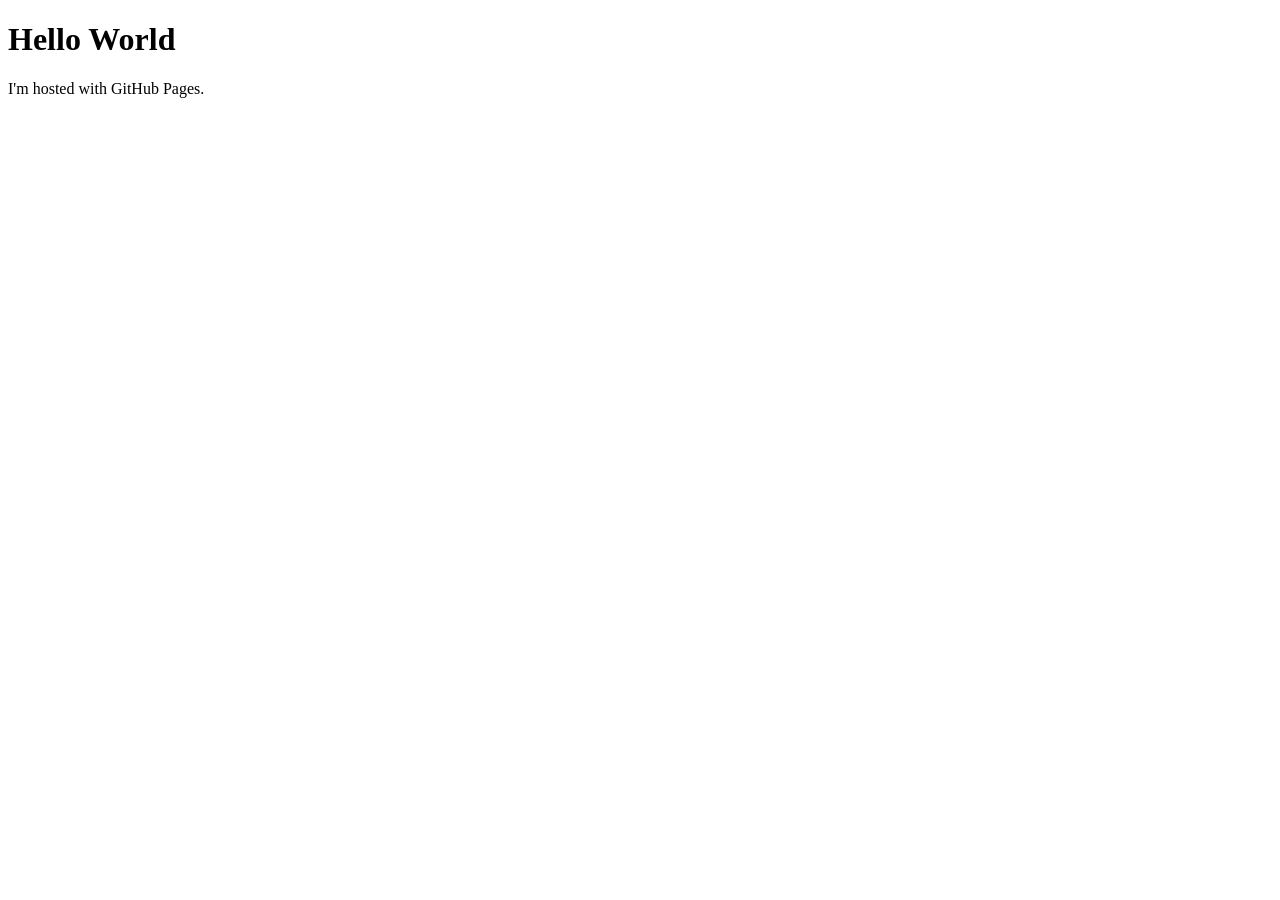
==== index.html @ 370ff7a7 "Innitial commit" ====
<!DOCTYPE html>
<html lang="en">
<head>
    <meta charset="UTF-8">
    <meta name="viewport" content="width=device-width, initial-scale=1.0">
    <title>Document</title>
</head>
<body>
    <h1>Hello World</h1>
    <p>I'm hosted with GitHub Pages.</p>
</body>
</html>
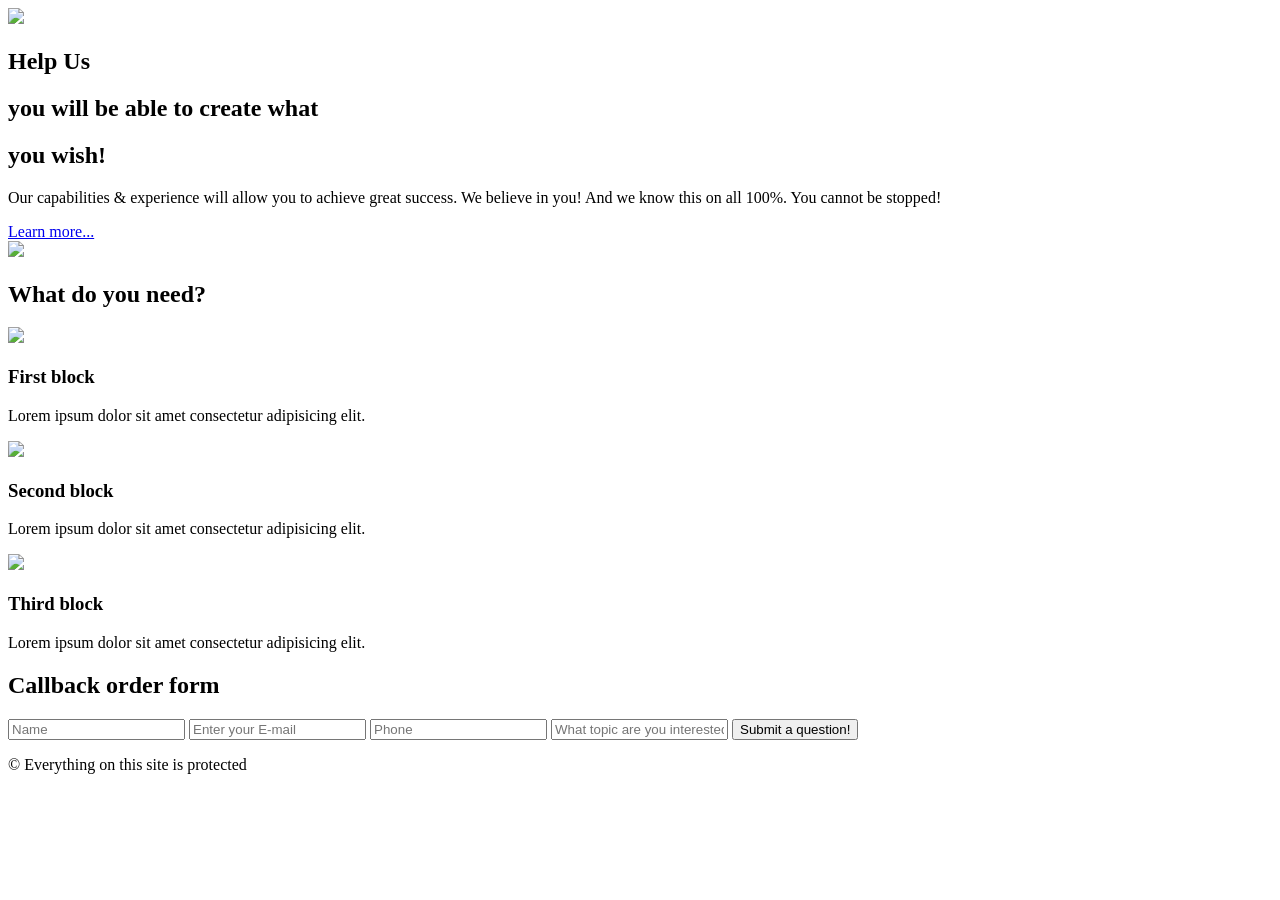
==== commit 50d556c6: "Lab_7_index" ====
--- a/index.html
+++ b/index.html
@@ -3,10 +3,68 @@
 <head>
     <meta charset="UTF-8">
     <meta name="viewport" content="width=device-width, initial-scale=1.0">
-    <title>Document</title>
+    <title>Cool Company</title>
+    <link rel="stylesheet" href="main.css"/>
+    <link href="https://fonts.googleapis.com/css2?family=Ubuntu:wght@300;400;700&display=swap" rel="stylesheet">
+    <link href="https://fonts.googleapis.com/css2?family=Open+Sans&display=swap" rel="stylesheet">
+    <link
+    rel="stylesheet"
+    href="https://cdnjs.cloudflare.com/ajax/libs/animate.css/4.1.1/animate.min.css"
+  />
 </head>
 <body>
-    <h1>Hello World</h1>
-    <p>I'm hosted with GitHub Pages.</p>
+    <section class="header">
+        <div class="container">
+            <div class="logo animate__animated animate__wobble"><img src = 'logo.png'></div>
+            <div class="header_content">
+                <h2>Help Us</h2>
+                <h2>you will be able to create what</h2>
+                <h1>you wish!</h1>
+                <p>Our capabilities & experience will allow you to achieve great success. We believe in you! 
+                    And we know this on all 100%. You cannot be stopped!</p>
+                <a href="#" class="btn">Learn more...</a>
+            </div>
+            <div class="header-image animate__animated animate__bounceInRight"><img src="header-img.png"></div>
+        </div>
+    </section>
+    <section class="block">
+        <div class="container">
+            <h2>What do you need?</h2>
+            <div class="block_content">
+                <div class="blocks">
+                    <img src="f3.png">
+                    <h3>First block</h3>
+                    <p>Lorem ipsum dolor sit amet consectetur adipisicing elit.</p>
+                </div>
+                <div class="blocks">
+                    <img src="f4.png">
+                    <h3>Second block</h3>
+                    <p>Lorem ipsum dolor sit amet consectetur adipisicing elit.</p>
+                </div>
+                <div class="blocks">
+                    <img src="f5.png">
+                    <h3>Third block</h3>
+                    <p>Lorem ipsum dolor sit amet consectetur adipisicing elit.</p>
+                </div>
+            </div>
+        </div>
+    </section>
+    <section class="contact_form">
+        <div class="container">
+            <h2>Callback order form</h2>
+            <form action='#' method="get">
+                <input type="text" placeholder="Name">
+                <input type="email" placeholder="Enter your E-mail">
+                <input type="tel" placeholder="Phone">
+                <input type="text" placeholder="What topic are you interested in?">
+                <button type="submit">Submit a question!</button>
+            </form>
+        </div>
+    </section>
+    <section class="footer">
+        <div class="container">
+            <p>&copy;&nbsp;Everything on this site is protected</p>
+        </div>
+    </section>
 </body>
 </html>
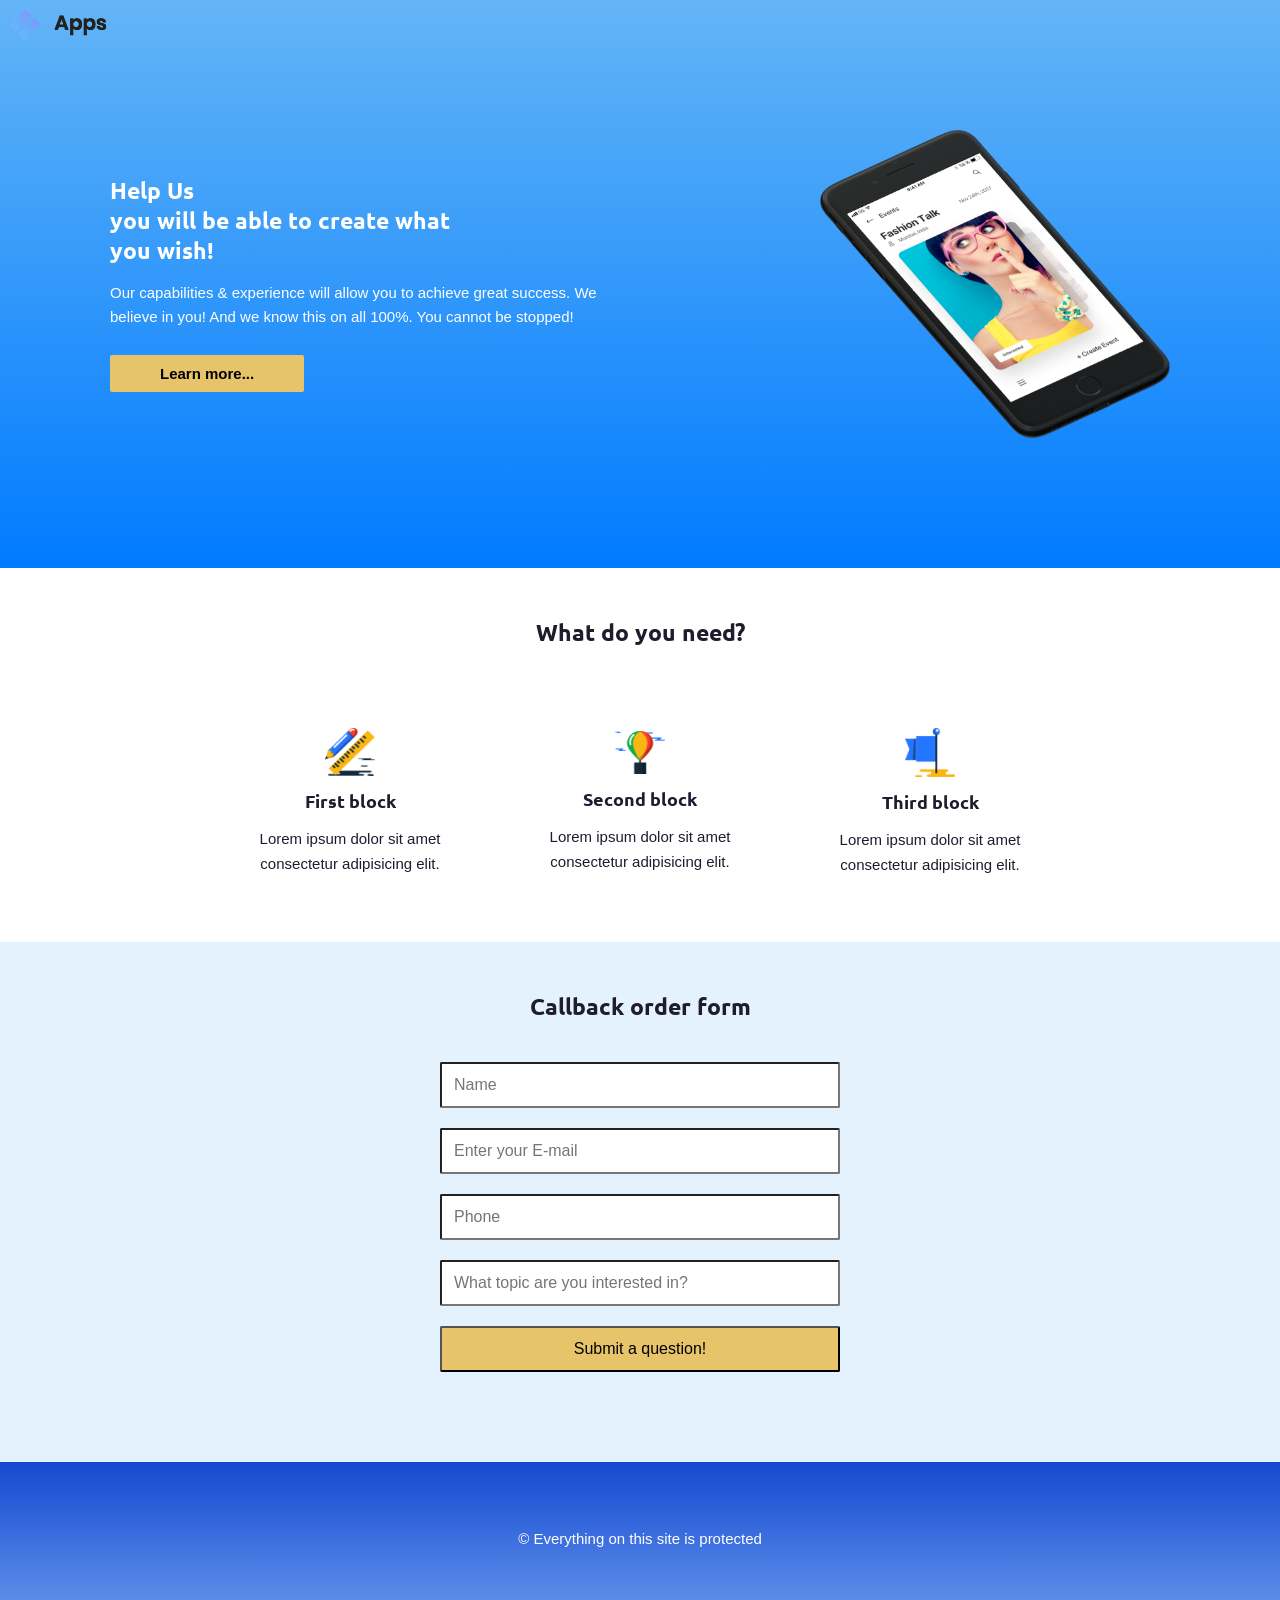
==== commit 9dc1dab4: "Add files via upload" ====
--- a/index.html
+++ b/index.html
@@ -1,70 +1,70 @@
-<!DOCTYPE html>
-<html lang="en">
-<head>
-    <meta charset="UTF-8">
-    <meta name="viewport" content="width=device-width, initial-scale=1.0">
-    <title>Cool Company</title>
-    <link rel="stylesheet" href="main.css"/>
-    <link href="https://fonts.googleapis.com/css2?family=Ubuntu:wght@300;400;700&display=swap" rel="stylesheet">
-    <link href="https://fonts.googleapis.com/css2?family=Open+Sans&display=swap" rel="stylesheet">
-    <link
-    rel="stylesheet"
-    href="https://cdnjs.cloudflare.com/ajax/libs/animate.css/4.1.1/animate.min.css"
-  />
-</head>
-<body>
-    <section class="header">
-        <div class="container">
-            <div class="logo animate__animated animate__wobble"><img src = 'logo.png'></div>
-            <div class="header_content">
-                <h2>Help Us</h2>
-                <h2>you will be able to create what</h2>
-                <h1>you wish!</h1>
-                <p>Our capabilities & experience will allow you to achieve great success. We believe in you! 
-                    And we know this on all 100%. You cannot be stopped!</p>
-                <a href="#" class="btn">Learn more...</a>
-            </div>
-            <div class="header-image animate__animated animate__bounceInRight"><img src="header-img.png"></div>
-        </div>
-    </section>
-    <section class="block">
-        <div class="container">
-            <h2>What do you need?</h2>
-            <div class="block_content">
-                <div class="blocks">
-                    <img src="f3.png">
-                    <h3>First block</h3>
-                    <p>Lorem ipsum dolor sit amet consectetur adipisicing elit.</p>
-                </div>
-                <div class="blocks">
-                    <img src="f4.png">
-                    <h3>Second block</h3>
-                    <p>Lorem ipsum dolor sit amet consectetur adipisicing elit.</p>
-                </div>
-                <div class="blocks">
-                    <img src="f5.png">
-                    <h3>Third block</h3>
-                    <p>Lorem ipsum dolor sit amet consectetur adipisicing elit.</p>
-                </div>
-            </div>
-        </div>
-    </section>
-    <section class="contact_form">
-        <div class="container">
-            <h2>Callback order form</h2>
-            <form action='#' method="get">
-                <input type="text" placeholder="Name">
-                <input type="email" placeholder="Enter your E-mail">
-                <input type="tel" placeholder="Phone">
-                <input type="text" placeholder="What topic are you interested in?">
-                <button type="submit">Submit a question!</button>
-            </form>
-        </div>
-    </section>
-    <section class="footer">
-        <div class="container">
-            <p>&copy;&nbsp;Everything on this site is protected</p>
-        </div>
-    </section>
-</body>
+<!DOCTYPE html>
+<html lang="en">
+<head>
+    <meta charset="UTF-8">
+    <meta name="viewport" content="width=device-width, initial-scale=1.0">
+    <title>Cool Company</title>
+    <link rel="stylesheet" href="main.css"/>
+    <link href="https://fonts.googleapis.com/css2?family=Ubuntu:wght@300;400;700&display=swap" rel="stylesheet">
+    <link href="https://fonts.googleapis.com/css2?family=Open+Sans&display=swap" rel="stylesheet">
+    <link
+    rel="stylesheet"
+    href="https://cdnjs.cloudflare.com/ajax/libs/animate.css/4.1.1/animate.min.css"
+  />
+</head>
+<body>
+    <section class="header">
+        <div class="container">
+            <div class="logo animate__animated animate__wobble"><img src = 'logo.png'></div>
+            <div class="header_content">
+                <h2>Help Us</h2>
+                <h2>you will be able to create what</h2>
+                <h1>you wish!</h1>
+                <p>Our capabilities & experience will allow you to achieve great success. We believe in you! 
+                    And we know this on all 100%. You cannot be stopped!</p>
+                <a href="#" class="btn">Learn more...</a>
+            </div>
+            <div class="header-image animate__animated animate__bounceInRight"><img src="header-img.png"></div>
+        </div>
+    </section>
+    <section class="block">
+        <div class="container">
+            <h2>What do you need?</h2>
+            <div class="block_content">
+                <div class="blocks">
+                    <img src="f3.png">
+                    <h3>First block</h3>
+                    <p>Lorem ipsum dolor sit amet consectetur adipisicing elit.</p>
+                </div>
+                <div class="blocks">
+                    <img src="f4.png">
+                    <h3>Second block</h3>
+                    <p>Lorem ipsum dolor sit amet consectetur adipisicing elit.</p>
+                </div>
+                <div class="blocks">
+                    <img src="f5.png">
+                    <h3>Third block</h3>
+                    <p>Lorem ipsum dolor sit amet consectetur adipisicing elit.</p>
+                </div>
+            </div>
+        </div>
+    </section>
+    <section class="contact_form">
+        <div class="container">
+            <h2>Callback order form</h2>
+            <form action='#' method="get">
+                <input type="text" placeholder="Name">
+                <input type="email" placeholder="Enter your E-mail">
+                <input type="tel" placeholder="Phone">
+                <input type="text" placeholder="What topic are you interested in?">
+                <button type="submit">Submit a question!</button>
+            </form>
+        </div>
+    </section>
+    <section class="footer">
+        <div class="container">
+            <p>&copy;&nbsp;Everything on this site is protected</p>
+        </div>
+    </section>
+</body>
 </html>
--- a/main.css
+++ b/main.css
@@ -0,0 +1,264 @@
+body {
+	font-family: 'Open Sans', sans-serif;
+	color: #201b2d;
+	font-size: 15px;
+	padding: 0;
+	margin: 0;
+}
+
+div, p, input, button, form, span, a, ul, li {
+	box-sizing: border-box;
+}
+
+h1, h2, h3, h4, h5, h6 {
+	margin: 0;
+	font-family: 'Ubuntu', sans-serif;
+	font-weight: 900;
+}
+
+p {
+	line-height: 1.65em;
+}
+
+.container {
+    width: 1100px;
+    margin: 0 auto;
+    padding: 50px 20px;
+}
+
+.header {
+	position: relative;
+    background: linear-gradient(to bottom, #64B5F6, #007BFF);
+    color: white;
+    padding: 80px 0;
+    animation: screen_fadeIn 1.3s ease forwards;
+}
+
+.header .container {
+    display: flex;
+    align-items: center;
+    justify-content: space-between;
+    flex-wrap: wrap;
+}
+
+.header_content {
+    max-width: 50%;
+    opacity: 0;
+    animation: screen_fadeIn 1.5s ease forwards;
+    animation-delay: 0.3s;
+}
+
+@keyframes screen_fadeIn {
+    0% {
+        opacity: 0;
+        transform: translate(0px, 20px);
+    }
+    100% {
+        opacity: 1;
+        transform: translate(0px, 0px);
+    }
+}
+
+.header .btn {
+    display: inline-block;
+    background-color: #e7c46a;
+    color: black;
+    padding: 10px 50px;
+    text-decoration: none;
+    font-weight: bold;
+    border-radius: 2px;
+    margin-top: 10px;
+    transition:all 3s ease;
+}
+
+.btn:hover {
+    transform: translate(150px, 0px) scale(3) rotate(1440deg);
+    background-color: #e67f03;
+}
+
+.logo {
+    position: fixed;
+    top: 10px;
+    left: 10px;
+    z-index: 1000;
+    width: 60px;
+    height: auto;
+}
+
+.header-image img{
+    width: 100%;
+    max-width: 350px;
+    height: auto;
+    display: block;
+}
+
+.block {
+    background-color: #ffffff;
+    text-align: center;
+}
+
+.block_content {
+    display: flex;
+    justify-content: center;
+    align-items: center;
+    gap: 40px;
+	margin-top: 80px;
+}
+
+.blocks {
+    max-width: 250px;
+    text-align: center;
+    opacity: 0;
+}
+
+.blocks img {
+    width: 50px;
+    margin-bottom: 10px;
+    opacity: 0;
+}
+
+.blocks:nth-child(1), .blocks:nth-child(1) img {
+    animation: left_slide 0.8s ease forwards;
+    animation-delay: 0.2s;
+}
+
+.blocks:nth-child(2), .blocks:nth-child(2) img {
+    animation: bottom_slide 0.8s ease forwards;
+    animation-delay: 0.4s;
+}
+
+.blocks:nth-child(3), .blocks:nth-child(3) img {
+    animation: right_slide 0.8s ease forwards;
+    animation-delay: 0.6s;
+}
+
+@keyframes left_slide {
+    0% {
+        opacity: 0;
+        transform: translate(-50px, 0px) scale(0.8);
+    }
+    100% {
+        opacity: 1;
+        transform: translate(0) scale(1);
+    }
+}
+
+@keyframes bottom_slide {
+    0% {
+        opacity: 0;
+        transform: translate(0px, 50px) scale(0.8);
+    }
+    100% {
+        opacity: 1;
+        transform: translate(0) scale(1);
+    }
+}
+
+@keyframes right_slide {
+    0% {
+        opacity: 0;
+        transform: translate(50px, 0px) scale(0.8);
+    }
+    100% {
+        opacity: 1;
+        transform: translate(0) scale(1);
+    }
+}
+
+.contact_form {
+    background-color: #E3F2FD;
+    text-align: center;
+}
+
+.contact_form form {
+    max-width: 400px;
+    margin: 30px auto;
+    display: flex;
+    flex-direction: column;
+}
+
+.contact_form input, .contact_form button {
+    padding: 12px;
+    margin: 10px 0;
+    width: 100%;
+    border-radius: 2px;
+    font-size: 16px;
+}
+
+.contact_form button {
+    background-color: #e7c46a;
+    transition: all 0.5s ease 0s;
+}
+
+.contact_form button:hover {
+    background-color: #e67f03;
+    cursor: pointer;
+    text-transform: uppercase;
+    transform: scale(1.1);
+    box-shadow: 0 8px 15px rgba(0, 0, 0, 0.2);
+}
+
+.footer {
+    background: linear-gradient(to bottom,#1549d0, #6495ed);
+    color: white;
+    text-align: center;
+    padding: 5px auto;
+}
+
+@media screen and (max-width: 1200px) 
+{ 
+    .container{ 
+        max-width: 960px;
+    }
+    .header .btn { padding: 10px 30px; }
+} 
+
+@media screen and (max-width: 992px)  
+{ 
+    .contact_form button{ 
+        background: purple;
+    } 
+    .container{ 
+        max-width: 720px; 
+    }
+    .block_content{ 
+        flex-direction: column;
+    }
+    .header .btn{ 
+        padding: 8px 20px; font-size: 14px;
+    }
+}  
+
+@media screen and (max-width: 768px)  
+{
+    .contact_form button{ 
+        background: blue; 
+    }
+    .container{ 
+        width: 540px; 
+    }
+    .header {
+        padding: 50px 0;
+        text-align: center;
+        flex-direction: column;
+    }
+    .block_content{ 
+        flex-direction: wrap;
+    }
+    .contact_form form{ 
+        width: 90%; 
+    }
+    .header .btn{ 
+        padding: 10px 30px; 
+    }
+}  
+
+@media screen and (max-width: 576px)  
+{
+    .contact_form button{ 
+        background: red; 
+    }
+    .container{ 
+        width: 90%; 
+    } 
+}
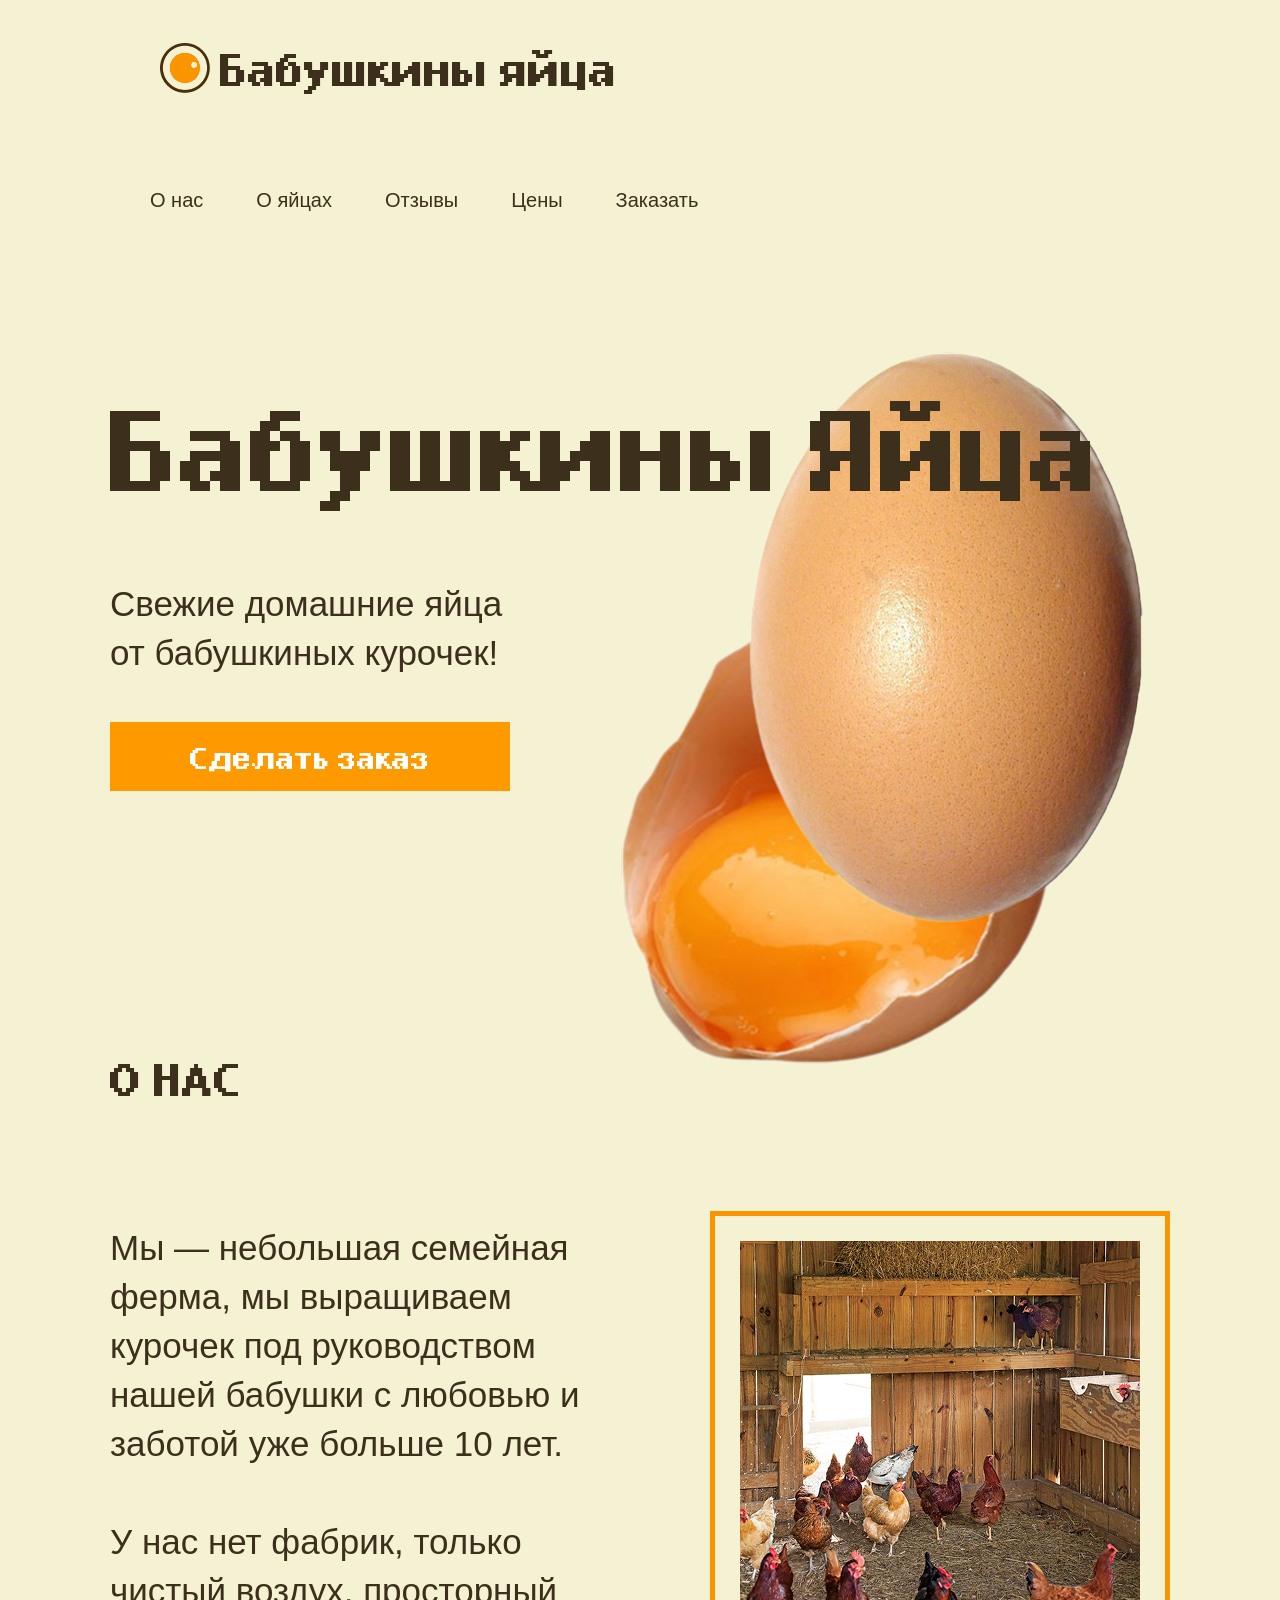
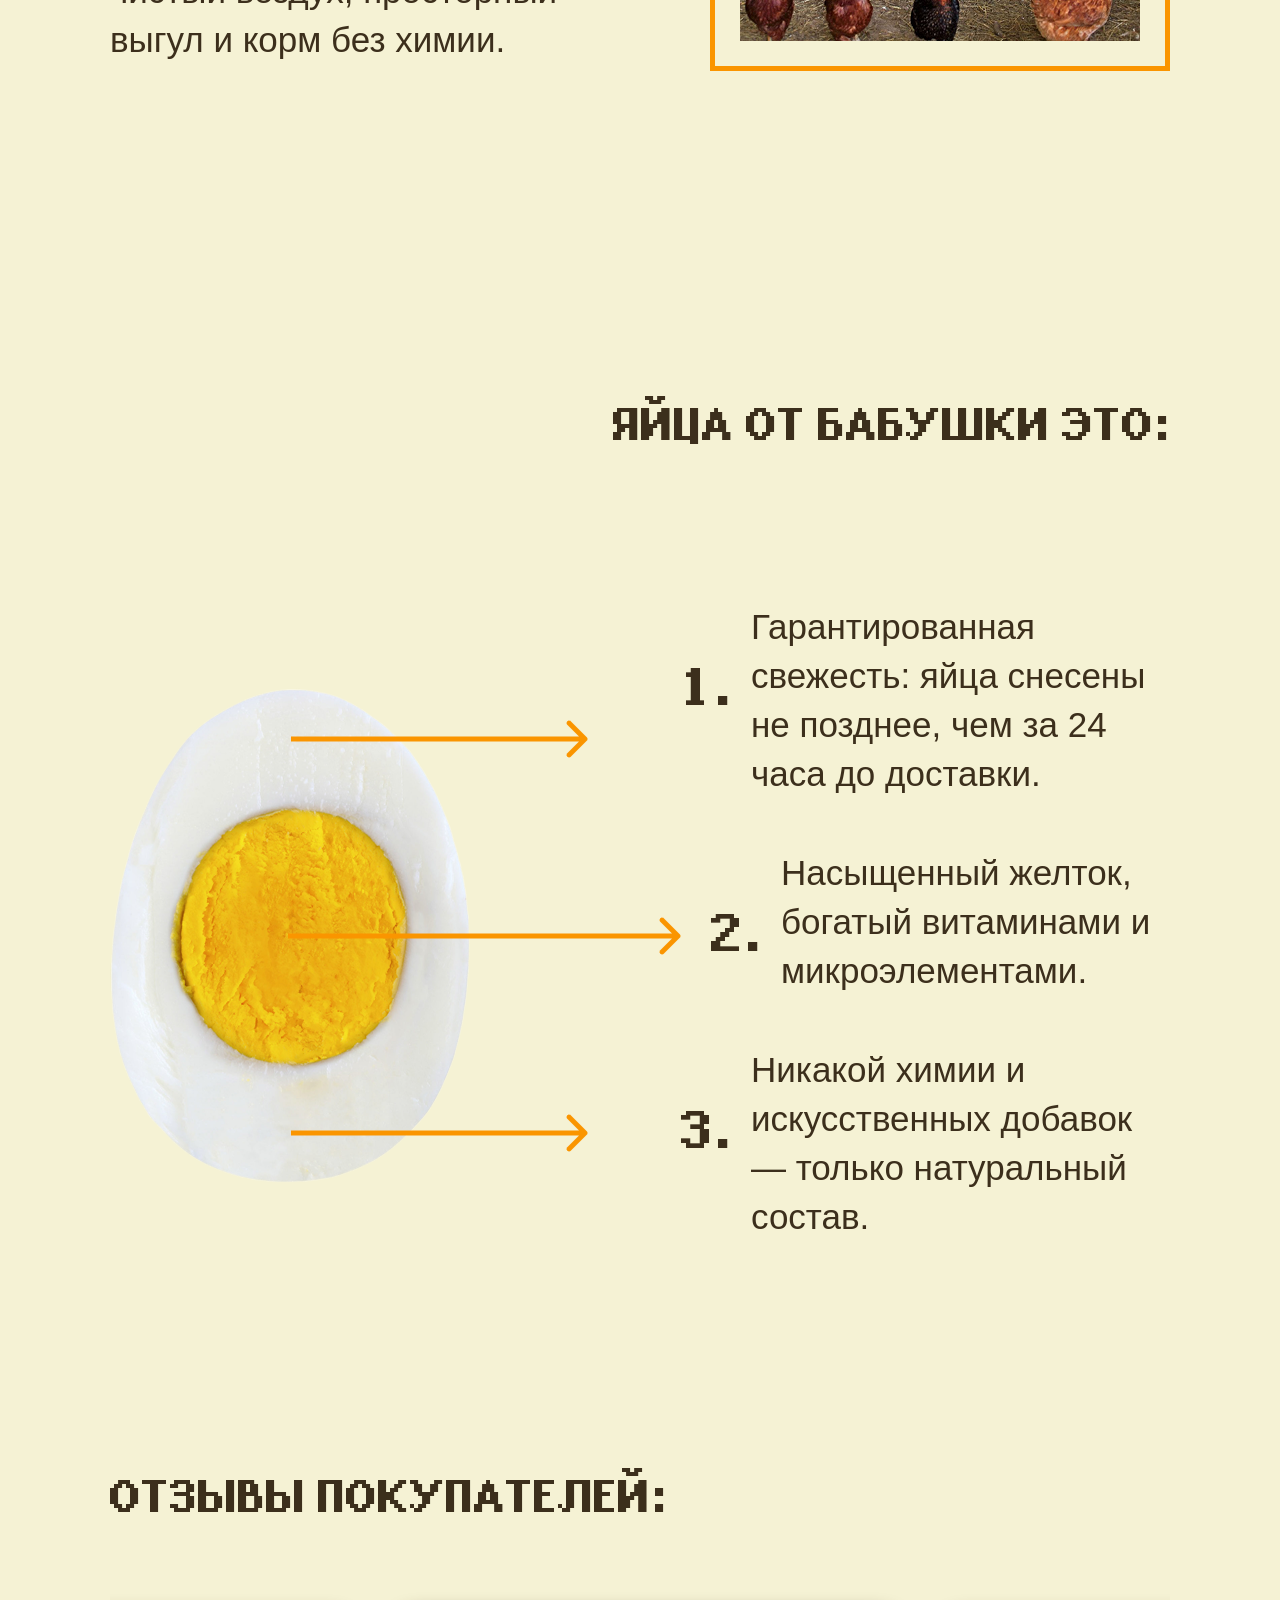
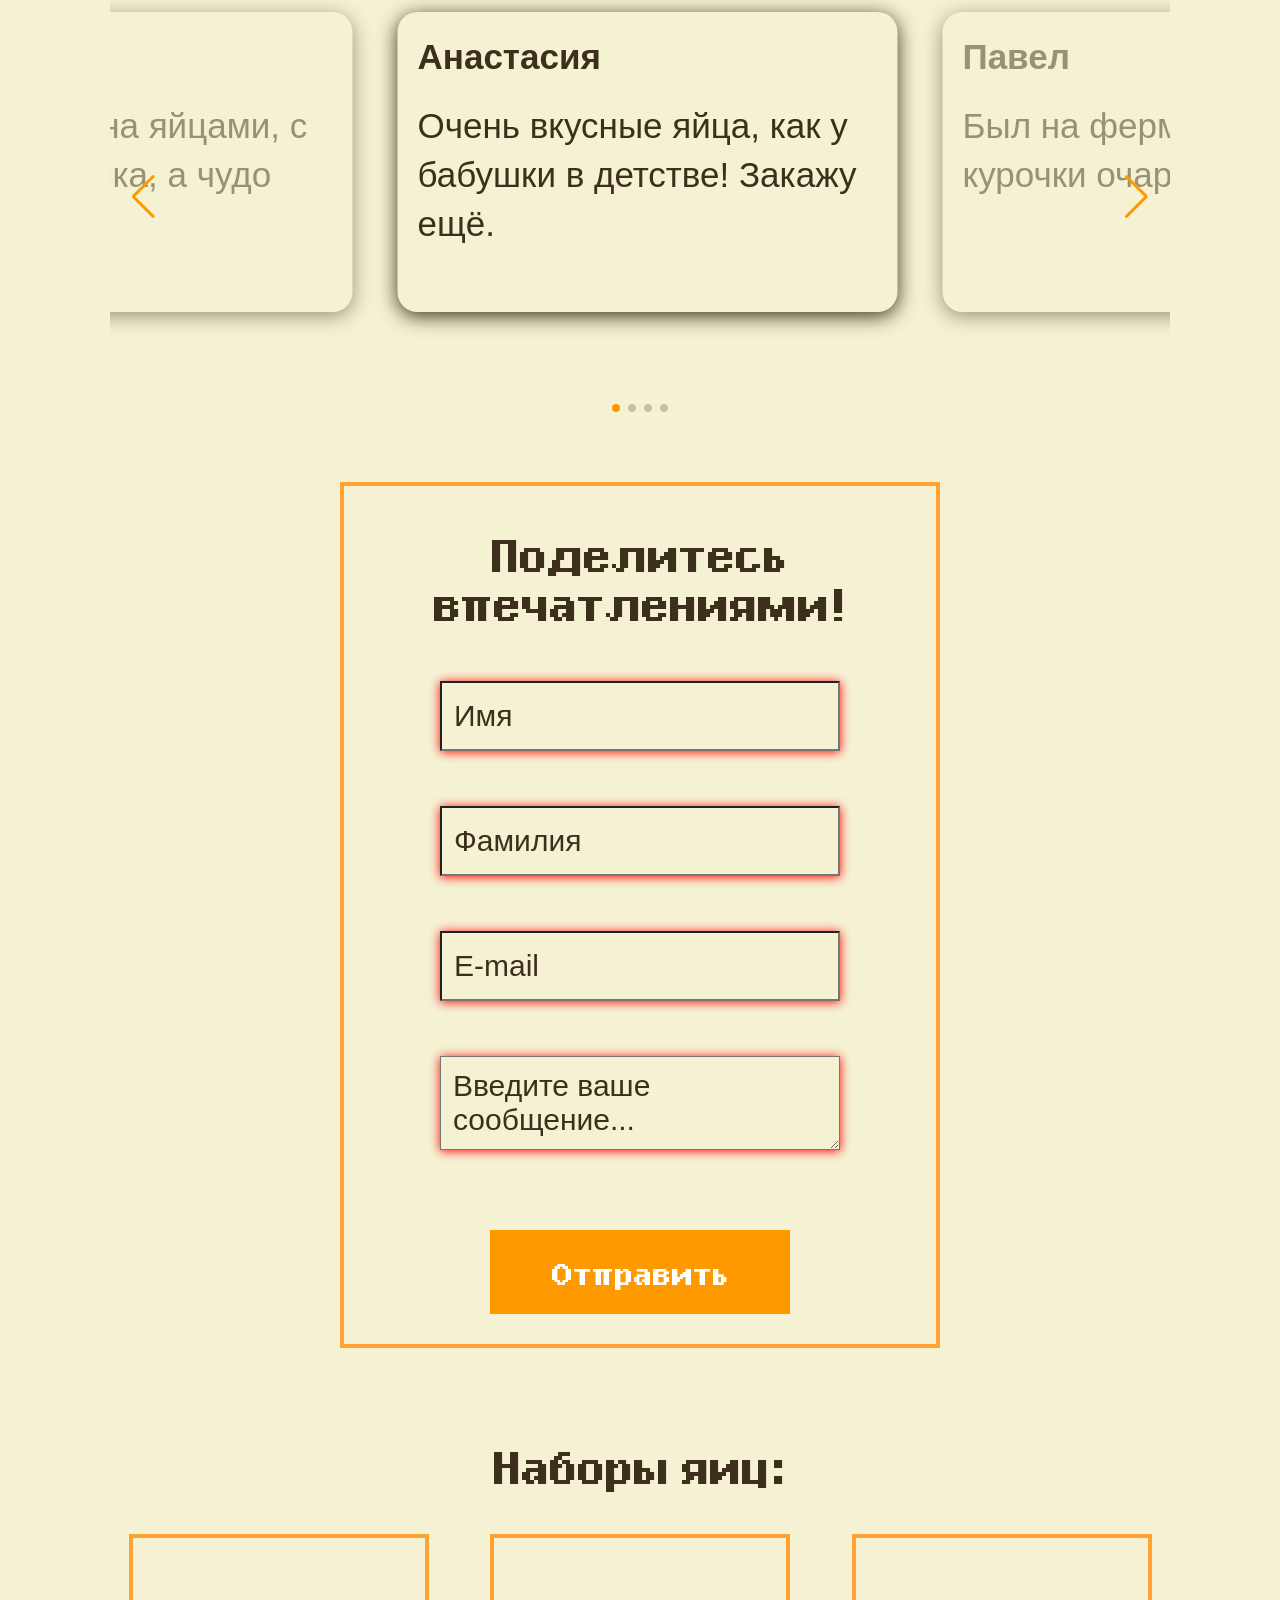
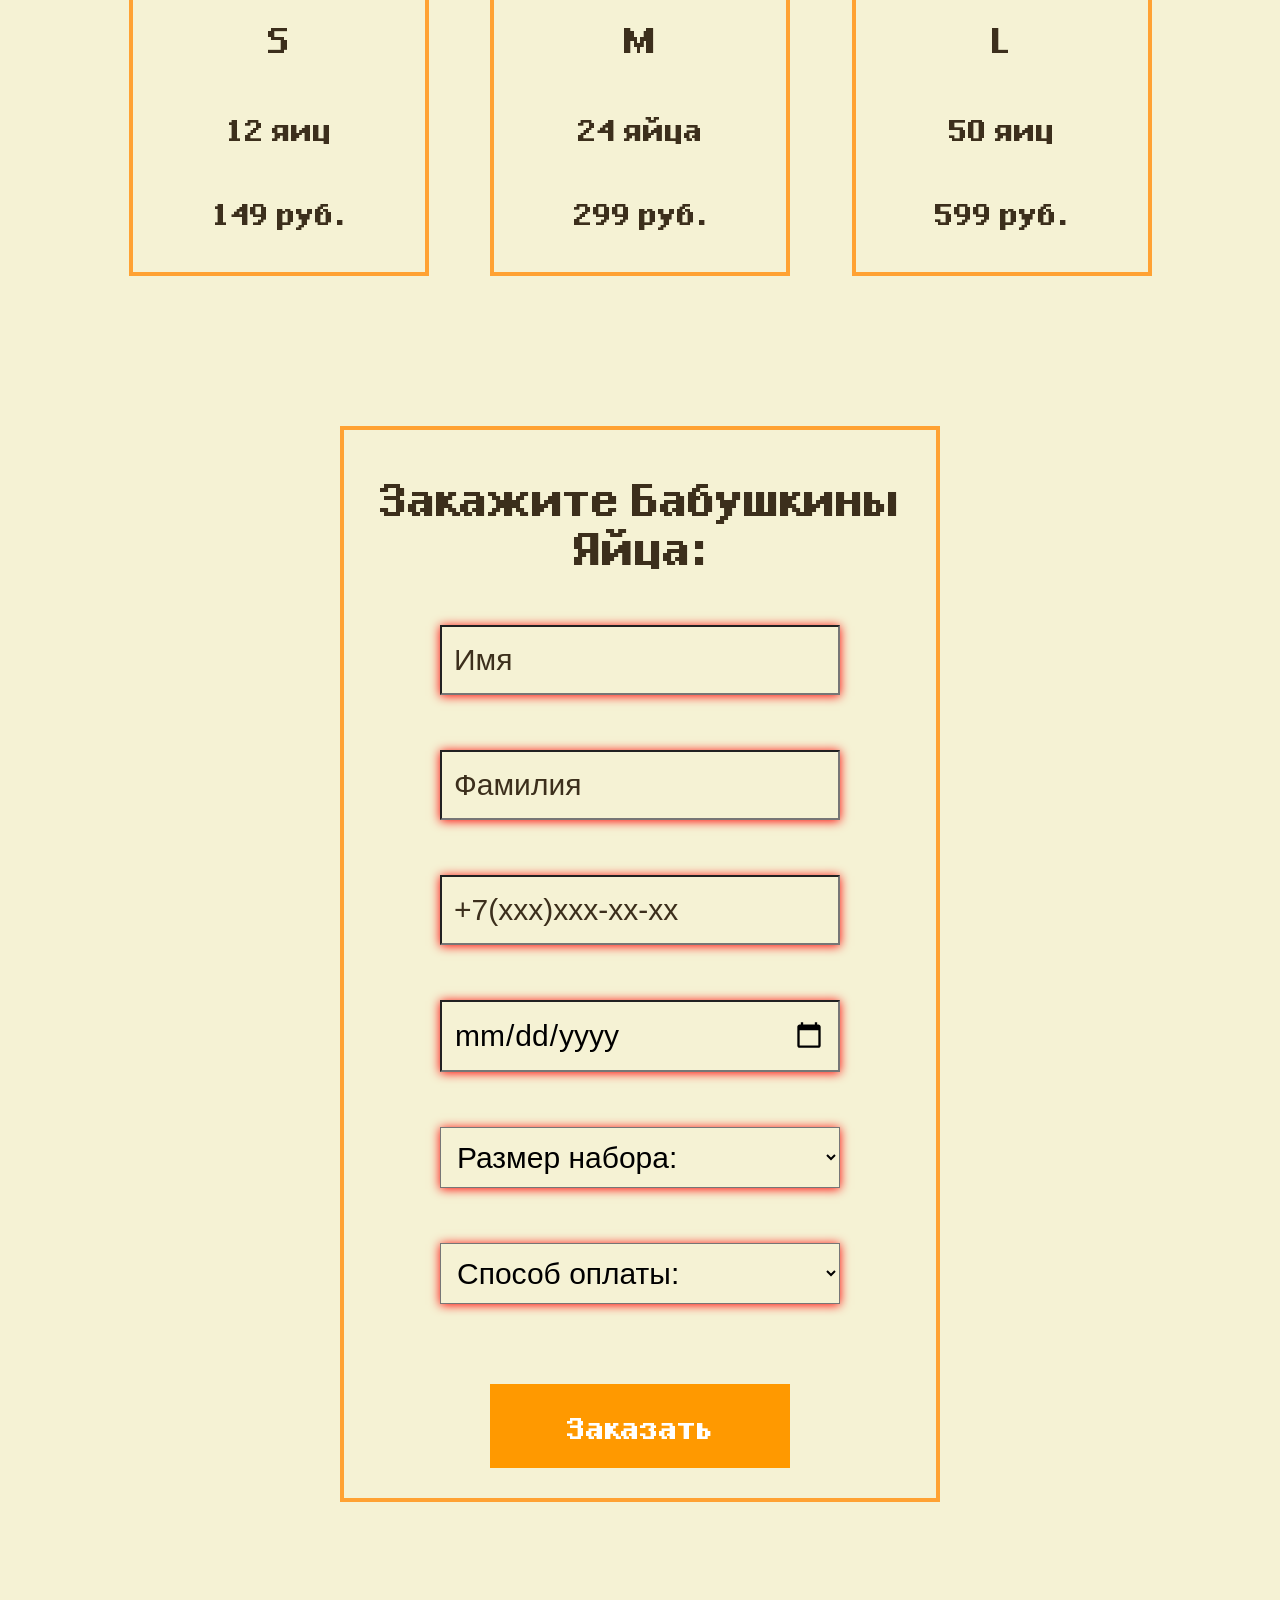
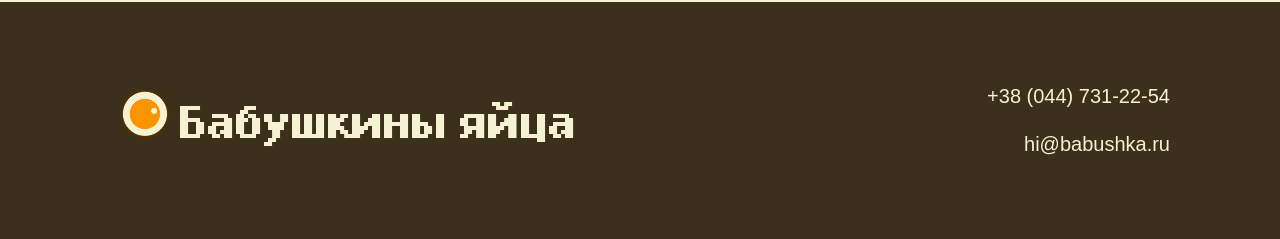
==== commit ead8d37b: "Add files via upload" ====
--- a/index.html
+++ b/index.html
@@ -3,68 +3,187 @@
 <head>
     <meta charset="UTF-8">
     <meta name="viewport" content="width=device-width, initial-scale=1.0">
-    <title>Cool Company</title>
-    <link rel="stylesheet" href="main.css"/>
-    <link href="https://fonts.googleapis.com/css2?family=Ubuntu:wght@300;400;700&display=swap" rel="stylesheet">
-    <link href="https://fonts.googleapis.com/css2?family=Open+Sans&display=swap" rel="stylesheet">
+    <title>Бабушкины яйца</title>
+    <link rel="stylesheet" href="style.css"/>
     <link
     rel="stylesheet"
     href="https://cdnjs.cloudflare.com/ajax/libs/animate.css/4.1.1/animate.min.css"
   />
+  <link rel="stylesheet" href="https://cdn.jsdelivr.net/npm/swiper@11/swiper-bundle.min.css" />
 </head>
 <body>
+    
     <section class="header">
+        <div class="header_top">
+            <div class="logo"><img src = 'logo.png'><h2>Бабушкины яйца</h2></div>
+        <nav>
+            <a href="#about">О нас</a>
+            <a href="#eggs">О яйцах</a>
+            <a href="#reviews">Отзывы</a>
+            <a href="#price">Цены</a>
+            <a href="#order_form">Заказать</a>
+        </nav>
+        </div>
         <div class="container">
-            <div class="logo animate__animated animate__wobble"><img src = 'logo.png'></div>
             <div class="header_content">
-                <h2>Help Us</h2>
-                <h2>you will be able to create what</h2>
-                <h1>you wish!</h1>
-                <p>Our capabilities & experience will allow you to achieve great success. We believe in you! 
-                    And we know this on all 100%. You cannot be stopped!</p>
-                <a href="#" class="btn">Learn more...</a>
-            </div>
-            <div class="header-image animate__animated animate__bounceInRight"><img src="header-img.png"></div>
+                <h1>Бабушкины Яйца</h1>
+                <p>Свежие домашние яйца от бабушкиных курочек!</p>
+                <a href="#order_form" class="animate__animated animate__swing button">Сделать заказ</a>
+            </div> 
+            <div class="animate__animated animate__pulse header_img"><img src="main_egg.png"></div>
         </div>
     </section>
-    <section class="block">
+
+    <section class="about" id="about">
         <div class="container">
-            <h2>What do you need?</h2>
-            <div class="block_content">
-                <div class="blocks">
-                    <img src="f3.png">
-                    <h3>First block</h3>
-                    <p>Lorem ipsum dolor sit amet consectetur adipisicing elit.</p>
+            <div class="about_text">
+            <h2 style="text-align: left;">О НАС</h2>
+            <p>Мы — небольшая семейная ферма, 
+            мы выращиваем курочек под руководством 
+            нашей бабушки с любовью и заботой уже больше 10 лет. <br><br>
+
+            У нас нет фабрик, только чистый воздух, просторный 
+            выгул и корм без химии.</p>
+            </div>
+            <img src="chickens.png">
+        </div>
+    </section>
+
+    <section class="eggs" id="eggs">
+        <div class="container">
+            <div class="eggs_title_wrapper">
+                <h2 class="eggs_title">ЯЙЦА ОТ БАБУШКИ ЭТО:</h2>
+            </div>
+            <div class="eggs_content">
+                <div class="eggs_image">
+                  <img src="cut_egg.png">
                 </div>
-                <div class="blocks">
-                    <img src="f4.png">
-                    <h3>Second block</h3>
-                    <p>Lorem ipsum dolor sit amet consectetur adipisicing elit.</p>
-                </div>
-                <div class="blocks">
-                    <img src="f5.png">
-                    <h3>Third block</h3>
-                    <p>Lorem ipsum dolor sit amet consectetur adipisicing elit.</p>
-                </div>
+            
+                <ol>
+                    <li><span class="number">1.</span>Гарантированная свежесть: яйца снесены не позднее, чем за 24 часа до доставки.</li>
+                    <li class="offset"><span class="number">2.</span>Насыщенный желток, богатый витаминами и микроэлементами.</li>
+                    <li><span class="number">3.</span>Никакой химии и искусственных добавок — только натуральный состав.</li>
+                </ol>
             </div>
         </div>
     </section>
-    <section class="contact_form">
+
+    <section class="reviews" id="reviews">
         <div class="container">
-            <h2>Callback order form</h2>
-            <form action='#' method="get">
-                <input type="text" placeholder="Name">
-                <input type="email" placeholder="Enter your E-mail">
-                <input type="tel" placeholder="Phone">
-                <input type="text" placeholder="What topic are you interested in?">
-                <button type="submit">Submit a question!</button>
+            <h2>ОТЗЫВЫ ПОКУПАТЕЛЕЙ:</h2>
+        
+            <div class="swiper mySwiper">
+                <div class="swiper-wrapper">
+
+                    <div class="swiper-slide">
+                        <div class="review-card">
+                            <div class="review-name">Анастасия</div>
+                            <div class="review-text">Очень вкусные яйца, как у бабушки в детстве! Закажу ещё.</div>
+                        </div>
+                    </div>
+                    <div class="swiper-slide">
+                        <div class="review-card"> 
+                            <div class="review-name">Павел</div>
+                            <div class="review-text">Был на ферме проездом - курочки очаровательные</div>
+                        </div>
+                    </div>
+                    <div class="swiper-slide">
+                        <div class="review-card">
+                            <div class="review-name">Эдуард</div>
+                            <div class="review-text">Всегда покупаем яйца у бабушки. Дочке очень нравится.</div>
+                        </div>
+                    </div>
+                    <div class="swiper-slide">
+                        <div class="review-card">
+                            <div class="review-name">Маргарита</div>
+                            <div class="review-text">Очень довольна  яйцами, с ними не выпечка, а чудо</div>
+                        </div>
+                    </div>
+                </div>
+
+                <div class="swiper-button-prev"></div>
+                <div class="swiper-button-next"></div>
+
+                <div class="swiper-pagination"></div>
+            </div>
+        </div>
+    </section>
+    <script src="https://cdn.jsdelivr.net/npm/swiper@11/swiper-bundle.min.js"></script>
+
+     <section class="review_form" id="review_form">
+        <div class="container">
+            <h2>Поделитесь впечатлениями!</h2>
+            <form>
+                <input type="text" id='name' pattern="[А-Яа-яЁё]{2,}" placeholder="Имя" required>
+                <input type="text" id='surname' pattern="[А-Яа-яЁё]{2,}" placeholder="Фамилия" required>
+                <input type="email" id="mail" minlength="8" placeholder="E-mail" required>
+                <textarea id='message' minlength="10" placeholder="Введите ваше сообщение..." required></textarea>
+                <button type="submit">Отправить</button>
             </form>
         </div>
     </section>
+
+    <section class="price" id="price">
+        <div class="container">
+            <h2 style="text-align: center;">Наборы яиц:</h2>
+      <div class="pricing_grid">
+        <div class="price_card">
+          <h3>S</h3>
+          <p>12 яиц</p>
+          <strong>149 руб.</strong>
+        </div>
+        <div class="price_card">
+          <h3>M</h3>
+          <p>24 яйца</p>
+          <strong>299 руб.</strong>
+        </div>
+        <div class="price_card">
+          <h3>L</h3>
+          <p>50 яиц</p>
+          <strong>599 руб.</strong>
+        </div>
+      </div>
+        </div>
+    </section>
+
+     <section class="review_form" id="order_form">
+        <div class="container">
+            <h2>Закажите Бабушкины Яйца:</h2>
+            <form class="review_form">
+                <input type="text" id='name2' pattern="[А-Яа-яЁё]{2,}" placeholder="Имя" required>
+                <input type="text" id='surname2' pattern="[А-Яа-яЁё]{2,}" placeholder="Фамилия" required>
+                <input type="tel" id='phone' pattern="\+?\d{10,11}" placeholder="+7(xxx)xxx-xx-xx" required>
+                <input type="date" id="date" required>
+                <select id="sizes" name="sizes" required>
+                    <option value="" selected hidden disabled>Размер набора:</option>
+                    <option value="S">S - 12 яиц</option>
+                    <option value="M">M - 24 яиц</option>
+                    <option value="L">L - 50 яиц</option>
+                </select>
+                <select id="pay" name="pay" required>
+                    <option value="" selected hidden disabled>Способ оплаты:</option>
+                    <option value="Наличные">Наличными при получении</option>
+                    <option value="Карта">Картой онлайн</option>
+                    <option value="СБП">Система быстрых платежей (СБП)</option>
+                </select>
+                <button type="submit">Заказать</button>
+            </form>
+        </div>
+    </section>
+
     <section class="footer">
         <div class="container">
-            <p>&copy;&nbsp;Everything on this site is protected</p>
+            <div class="footer_content">
+            <div class="logo">
+                <div><img src = 'logo.png'></div><div><h2>Бабушкины яйца</h2></div>
+            </div>
+            <div class="footer_right">
+                <p>+38 (044) 731-22-54</p>
+                <p>hi@babushka.ru</p>
+            </div>
+            </div>
         </div>
     </section>
+    <script src="script.js" defer></script>
 </body>
-</html>+</html>
--- a/style.css
+++ b/style.css
@@ -0,0 +1,594 @@
+body {
+	font-family: 'Roboto', sans-serif;
+	background-color: #F5F2D4;
+    color: #3C2F1C;
+	padding: 0;
+	margin: 0;
+}
+
+@font-face {
+    font-family: my_font;
+    src: url(EpilepsySansBold.ttf);
+}
+
+html {
+  scroll-behavior: smooth;
+}
+
+h1 {
+    font-family: my_font;
+    font-size: 130px;
+} 
+
+h2, h3 {
+    font-family: my_font;
+}
+
+div, p, input, button, form, span, a, ul, li {
+	box-sizing: border-box;
+    font-size: 35px;
+    line-height: 140%;
+    letter-spacing: 5%;
+}
+
+.container {
+  width: 1100px;
+  margin: 0 auto;
+  padding: 50px 20px;
+}
+
+.header .container, .header_top, .logo, .about .container, .footer_content{
+    position:relative;
+    display: flex;
+    align-items: center;
+    justify-content: space-between;
+    flex-wrap: wrap;
+}
+
+/* КОД ДЛЯ ПЕРВОГО ЭКРАНА */
+
+.header_top {
+    margin: 0 150px;
+}
+
+nav {
+    display: flex;
+    justify-content: flex-end;
+    gap: 53px;
+    padding: 50px 0;
+}
+
+nav a {
+  text-decoration: none;
+  font-size: 20px;
+  color: #3C2F1C;
+}
+
+.logo {
+  font-family: my_font;
+  width: max-content;
+}
+
+.logo img{
+    max-width: 50px;
+    width: 100%;
+    height: auto;
+    padding: 0 10px;
+}
+
+.header {
+    position: relative;
+  }
+
+.header_content {
+    position: relative;
+    z-index: 2;
+}
+
+.header_content p {
+   max-width: 400px;
+}
+
+.header_img {
+    position: absolute;
+    right: -10px;
+    top: 85px;
+    z-index: 1;
+    max-width: 716px;
+    width: 100%;
+    height: auto;
+}
+
+.header_img img{
+    width: 100%;
+    height: auto;
+}
+
+.header .container {
+    position: relative;
+    display: flex;
+    align-items: center;
+    justify-content: space-between;
+    flex-wrap: wrap;
+}
+
+.button, .review_form button {
+  background-color: #FF9900;
+  font-family: my_font;
+  border: none;
+  max-width: 300px;
+  width: 100%;
+  padding: 0.5em 0;
+  color: white;
+  font-weight: bold;
+  text-decoration: none;
+  text-align: center;
+  cursor: pointer;
+  margin-top: 1em; 
+}
+
+.header .button {
+    display: inline-block;
+    max-width: 400px;
+    width: 100%;
+    padding: 10px 30px;
+    text-decoration: none;
+    font-weight: bold;
+    margin-top: 10px;
+    width: 100%;
+    align-self: center;
+    transition: all 0.5s ease 0s;
+}
+
+.header .button:hover {
+    cursor: pointer;
+    text-transform: uppercase;
+    transform: scale(1.1);
+    box-shadow: 0 8px 15px rgba(0, 0, 0, 0.2);
+}
+
+.animate__animated .animate__swing{
+    --animate-delay: 0.9s;
+}
+
+/* КОД О НАС*/
+
+.about {
+    position: relative;
+    padding-top: 120px;
+  }
+
+  .about .container {
+    display: flex;
+    align-items: flex-start;
+    justify-content: space-between;
+    flex-wrap: wrap;
+}
+
+  .about p {
+    max-width: 520px; 
+    margin-top: 120px;
+    margin-bottom: 190px;
+    animation-duration: 3s;
+    animation-name: from_left;
+  }
+
+  .about img {
+    max-width: 460px;
+    width: 100%;
+    height: auto;
+    margin-top: 200px;
+    animation-duration: 3s;
+    animation-name: from_right;
+  }
+
+  /* КОД О ЯЙЦАХ*/
+
+.eggs_content {
+    display: flex;
+    
+}
+
+.eggs_image {
+    flex-shrink: 0;
+    margin-top: 120px;
+    
+}
+
+.eggs_image img {
+    max-width: 100%;
+    height: auto;
+}
+
+.eggs_title_wrapper {
+    width: 100%;       
+    text-align: right; 
+    margin-bottom: 120px;
+}
+
+
+.eggs ol {
+    padding-left: 0;
+    list-style: none;
+    max-width: 540px;
+
+}
+
+.eggs li {
+    position: relative;
+    margin-bottom: 50px;
+    padding-left: 70px;
+    
+}
+
+.eggs li.offset {
+    padding-left: 100px; 
+}
+
+.eggs li .number {
+    position: absolute;
+    left: 0;
+    top: 40px;
+    font-family: 'my_font';
+    font-size: 60px;
+}
+
+.eggs li.offset .number {
+    left: 30px;
+
+}
+
+/* ЦЕНЫ */
+.pricing_grid {
+    display: flex;
+    justify-content: space-around;
+    margin-bottom: 100px;
+    gap: 0.7em;
+    flex-wrap: wrap;
+}
+
+.price_card {
+    font-family: my_font;
+    border: 4px solid #FFA233;
+    padding: 1em;
+    width: 300px;
+    text-align: center;
+}
+
+/* ОТЗЫВЫ*/
+
+.reviews {
+  position: relative;
+  overflow-x: hidden;
+  overflow-y: visible;
+}
+
+.swiper {
+
+  position: relative;
+}
+
+.swiper-slide {
+  display: flex;
+  justify-content: center;
+  opacity: 0.5;
+  transform: scale(0.9);
+  transition: all 0.3s ease;
+}
+
+
+.swiper-slide-active {
+  opacity: 1;
+  transform: scale(1);
+}
+
+.review-card {
+  width: 500px;
+  height: 300px;
+  padding: 20px;
+  border-radius: 20px;
+  color: #3C2F1C;
+  box-shadow: 0 4px 20px #3C2F1C;
+  margin-bottom: 120px;
+  margin-top: 50px;
+  margin-left: 15px;
+}
+
+.swiper-button-prev,
+.swiper-button-next {
+  position: absolute;
+  width: 40px;
+  height: 40px;
+}
+
+.swiper-button-prev {
+    margin-left: 10px;
+}
+
+.swiper-button-next {
+    margin-right: 10px;
+}
+
+.swiper-button-prev::after,
+.swiper-button-next::after {
+  color: #FF9900 ; 
+}
+
+.swiper-pagination {
+  position: absolute;
+  bottom: 120px;
+  width: 100%;
+  text-align: center;
+  pointer-events: auto;
+}
+
+.swiper-pagination-bullet {
+  background: #ccc;
+  opacity: 1;
+}
+
+.swiper-pagination-bullet-active {
+  background: #FF9900 !important;
+}
+
+.review-name{
+  font-weight: bold;
+  font-size: 35px; 
+  margin-bottom: 20px;
+}
+
+/* ВНИЗУ ВСЕ ОТНОСИТСЯ К ФОРМАМ*/
+
+input:valid, textarea:valid, select:valid {
+    background-color: #F5F2D4;
+    padding: 0.5em;
+    border: 2px solid #3C2F1C;
+    padding: 12px;
+    margin: 10px 0;
+    font-size: 30px;
+    font-family: 'Roboto', sans-serif;
+    background-color: palegreen;
+}
+
+input::placeholder, textarea::placeholder {
+    color: #3C2F1C;
+}
+
+input:invalid:required, textarea:invalid:required, select:invalid:required {
+    background-color: #F5F2D4;
+    padding: 0.5em;
+    padding: 12px;
+    margin: 10px 0;
+    font-size: 30px;
+    font-family: 'Roboto', sans-serif;
+    box-shadow: 0 1px 10px red;
+}
+
+option{
+    font-size: 16px;
+}
+
+input:focus:invalid, textarea:focus:invalid, select:focus:invalid {
+    box-shadow: none;
+}
+
+.review_form {
+    text-align: center;
+}
+
+.review_form .container {
+  max-width: 600px;
+  margin: 0 auto;
+  border: 4px solid #FFA233;
+  padding: 0;
+  box-sizing: border-box;
+}
+
+.review_form form {
+    max-width: 400px;
+    margin: 30px auto;
+    display: flex;
+    flex-direction: column;
+    gap: 1em;
+}
+
+.review_form button {
+    width: 100%;
+    align-self: center;
+    transition: all 0.5s ease 0s;
+}
+
+.review_form button:hover {
+    cursor: pointer;
+    text-transform: uppercase;
+    transform: scale(1.1);
+    box-shadow: 0 8px 15px rgba(0, 0, 0, 0.2);
+}
+
+/* ФУТЕР */
+.footer {
+  background-color: #3c2f1c;
+  color: #F5F2D4;
+  padding: 10px auto;
+  margin-top: 100px;
+}
+
+.footer_right {
+  text-align: right;
+  width: max-content;
+  font-size: 16px;
+}
+
+.footer p, .footer .logo img {
+    font-size: 20px;
+}
+
+@keyframes from_right {
+    0% {
+        opacity: 0;
+        transform: translate(50px, 0px) scale(0.8);
+    }
+    100% {
+        opacity: 1;
+        transform: translate(0) scale(1);
+    }
+}
+
+@keyframes from_left {
+    0% {
+        opacity: 0;
+        transform: translate(-50px, 0px) scale(0.8);
+    }
+    100% {
+        opacity: 1;
+        transform: translate(0) scale(1);
+    }
+}
+
+@media screen and (max-width: 1200px) 
+{
+  .container {
+    width: 100%;
+    padding: 40px 20px;
+  }
+
+  h1 {
+    font-size: 80px;
+  }
+
+  .header_img {
+    max-width: 500px;
+    right: 0;
+    top: 60px;
+  }
+
+  .about p {
+    margin-top: 60px;
+    margin-bottom: 100px;
+  }
+
+  .about img {
+    margin-top: 120px;
+  }
+
+  .price_card {
+    width: 260px;
+  }
+}
+
+@media screen and (max-width: 992px) 
+{
+  h1 {
+    font-size: 60px;
+  }
+
+  div, p, input, button, form, span, a, ul, li {
+    font-size: 28px;
+  }
+
+  nav {
+    flex-direction: column;
+    align-items: flex-end;
+    gap: 20px;
+  }
+
+  .header_top {
+    margin: 0 40px;
+  }
+
+  .header .container {
+    flex-direction: column-reverse;
+    gap: 40px;
+    align-items: flex-start;
+  }
+
+  .header_img {
+    position: static;
+    max-width: 400px;
+    align-self: center;
+  }
+
+  .about .container {
+    flex-direction: column;
+    align-items: center;
+    text-align: center;
+  }
+
+  .about p {
+    margin: 40px 0;
+  }
+
+  .eggs_content {
+    flex-direction: column;
+    align-items: center;
+  }
+
+  .eggs_title_wrapper {
+    text-align: center;
+  }
+
+  .pricing_grid {
+    flex-direction: column;
+    align-items: center;
+  }
+
+  .footer_content {
+    flex-direction: column;
+    align-items: center;
+    gap: 20px;
+  }
+}
+
+@media screen and (max-width: 768px) 
+{
+  h1 {
+    font-size: 45px;
+    text-align: center;
+  }
+
+  div, p, input, button, form, span, a, ul, li {
+    font-size: 22px;
+  }
+
+  nav {
+    align-items: center;
+  }
+
+  .logo img {
+    max-width: 40px;
+  }
+
+  .header_img {
+    display: none;
+  }
+
+  .eggs_image img {
+    display: none;
+  }
+
+  .review_form .container {
+    border: none;
+    padding: 10px;
+  }
+
+  .review_form form {
+    max-width: 90%;
+    gap: 0.5em;
+  }
+
+  input, textarea, select {
+    font-size: 18px;
+  }
+
+  .button, .review_form button {
+    max-width: 100%;
+  }
+
+  .price_card {
+    width: 90%;
+  }
+
+  .footer_right {
+    text-align: center;
+  }
+}
